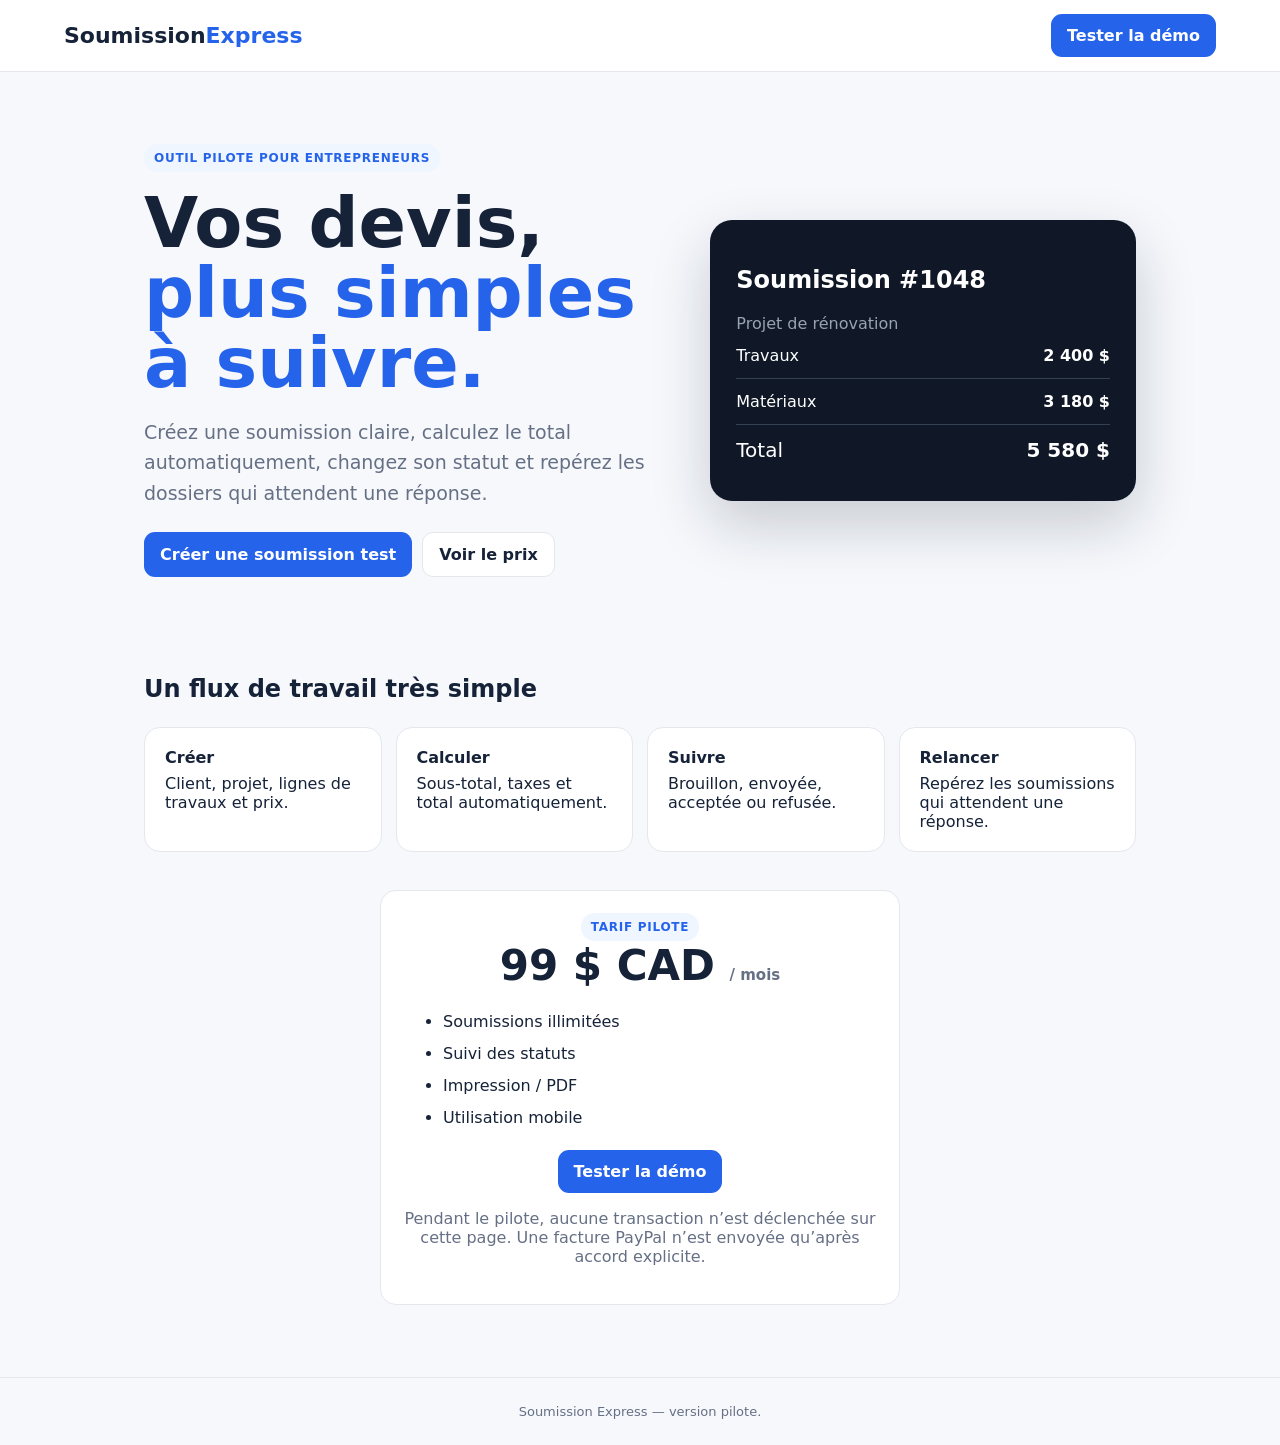
==== index.html @ 1788b7ee "Add GitHub Pages root entrypoint" ====
<!doctype html><html lang="fr"><head><meta charset="utf-8"><meta name="viewport" content="width=device-width,initial-scale=1"><meta http-equiv="refresh" content="0; url=./soumission-express/index.html"><title>Soumission Express</title></head><body><p>Ouverture de Soumission Express…</p><p><a href="./soumission-express/index.html">Ouvrir la démo</a></p></body></html>
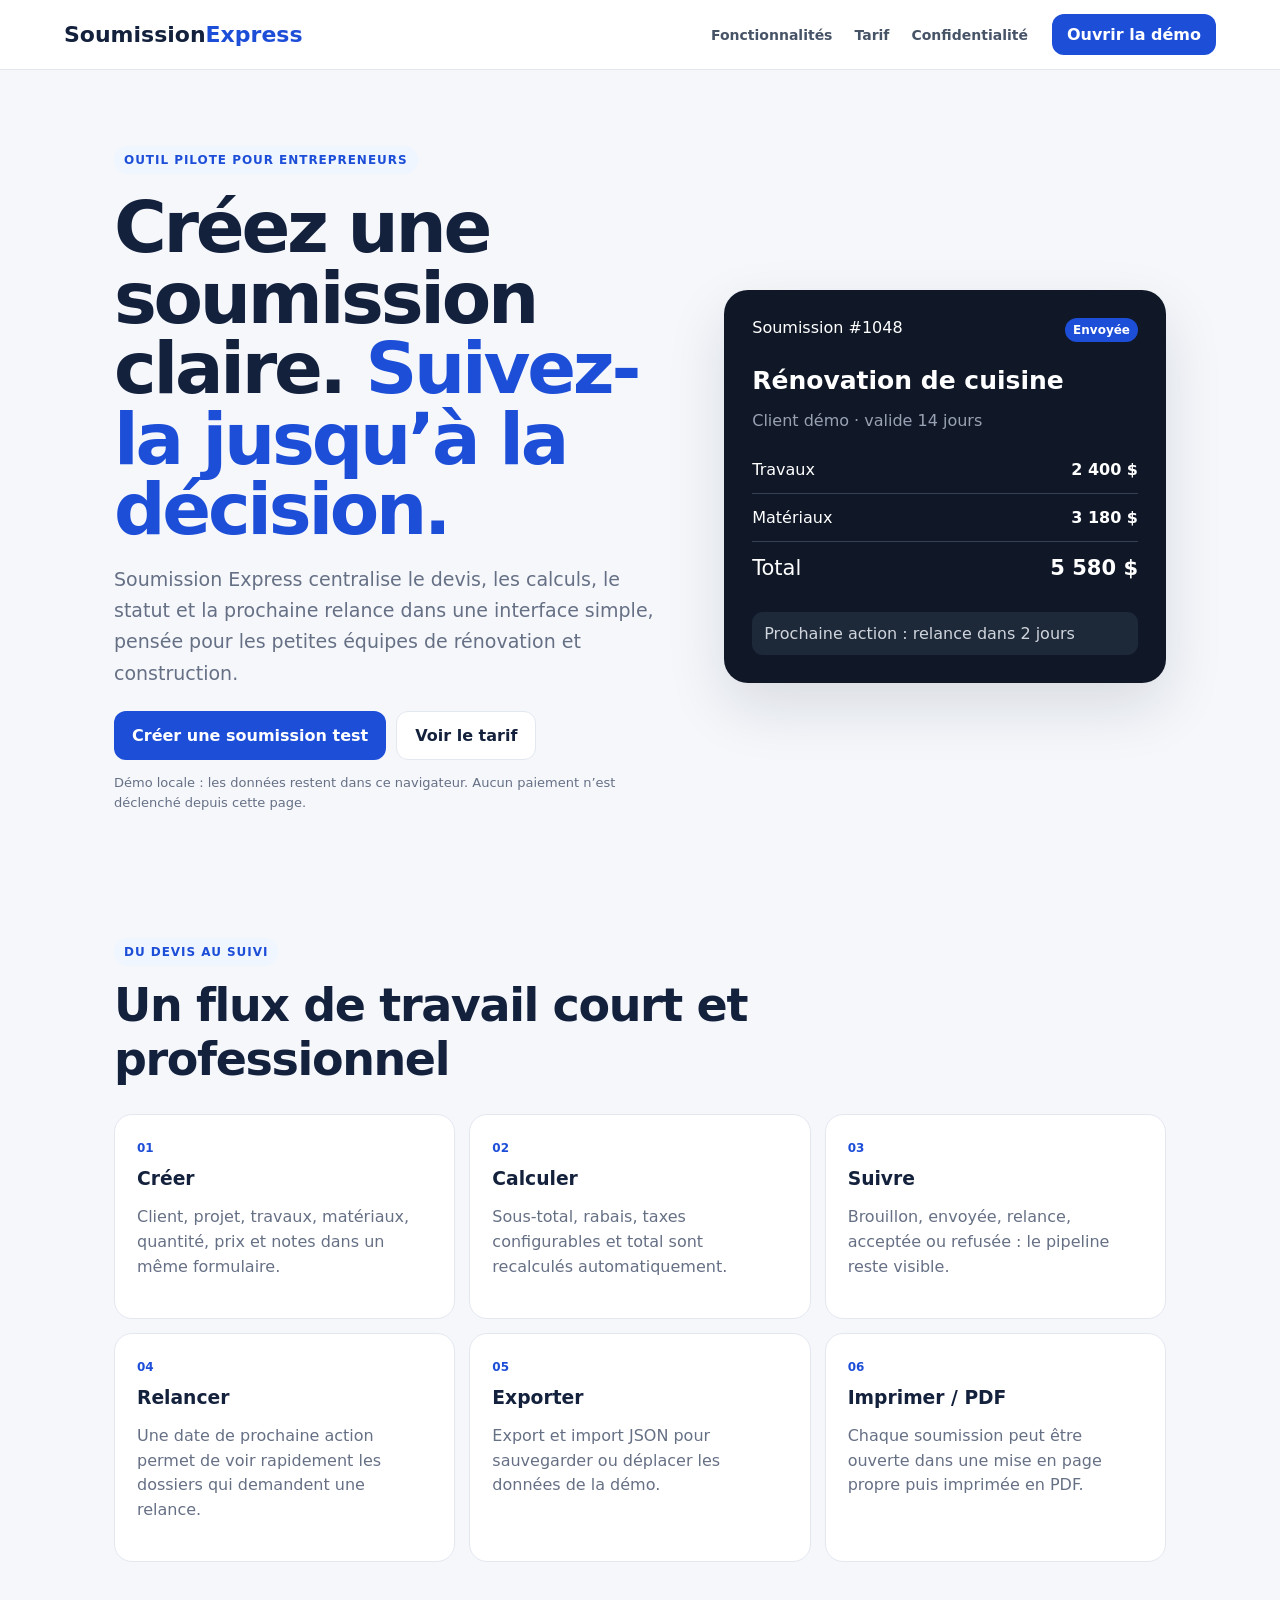
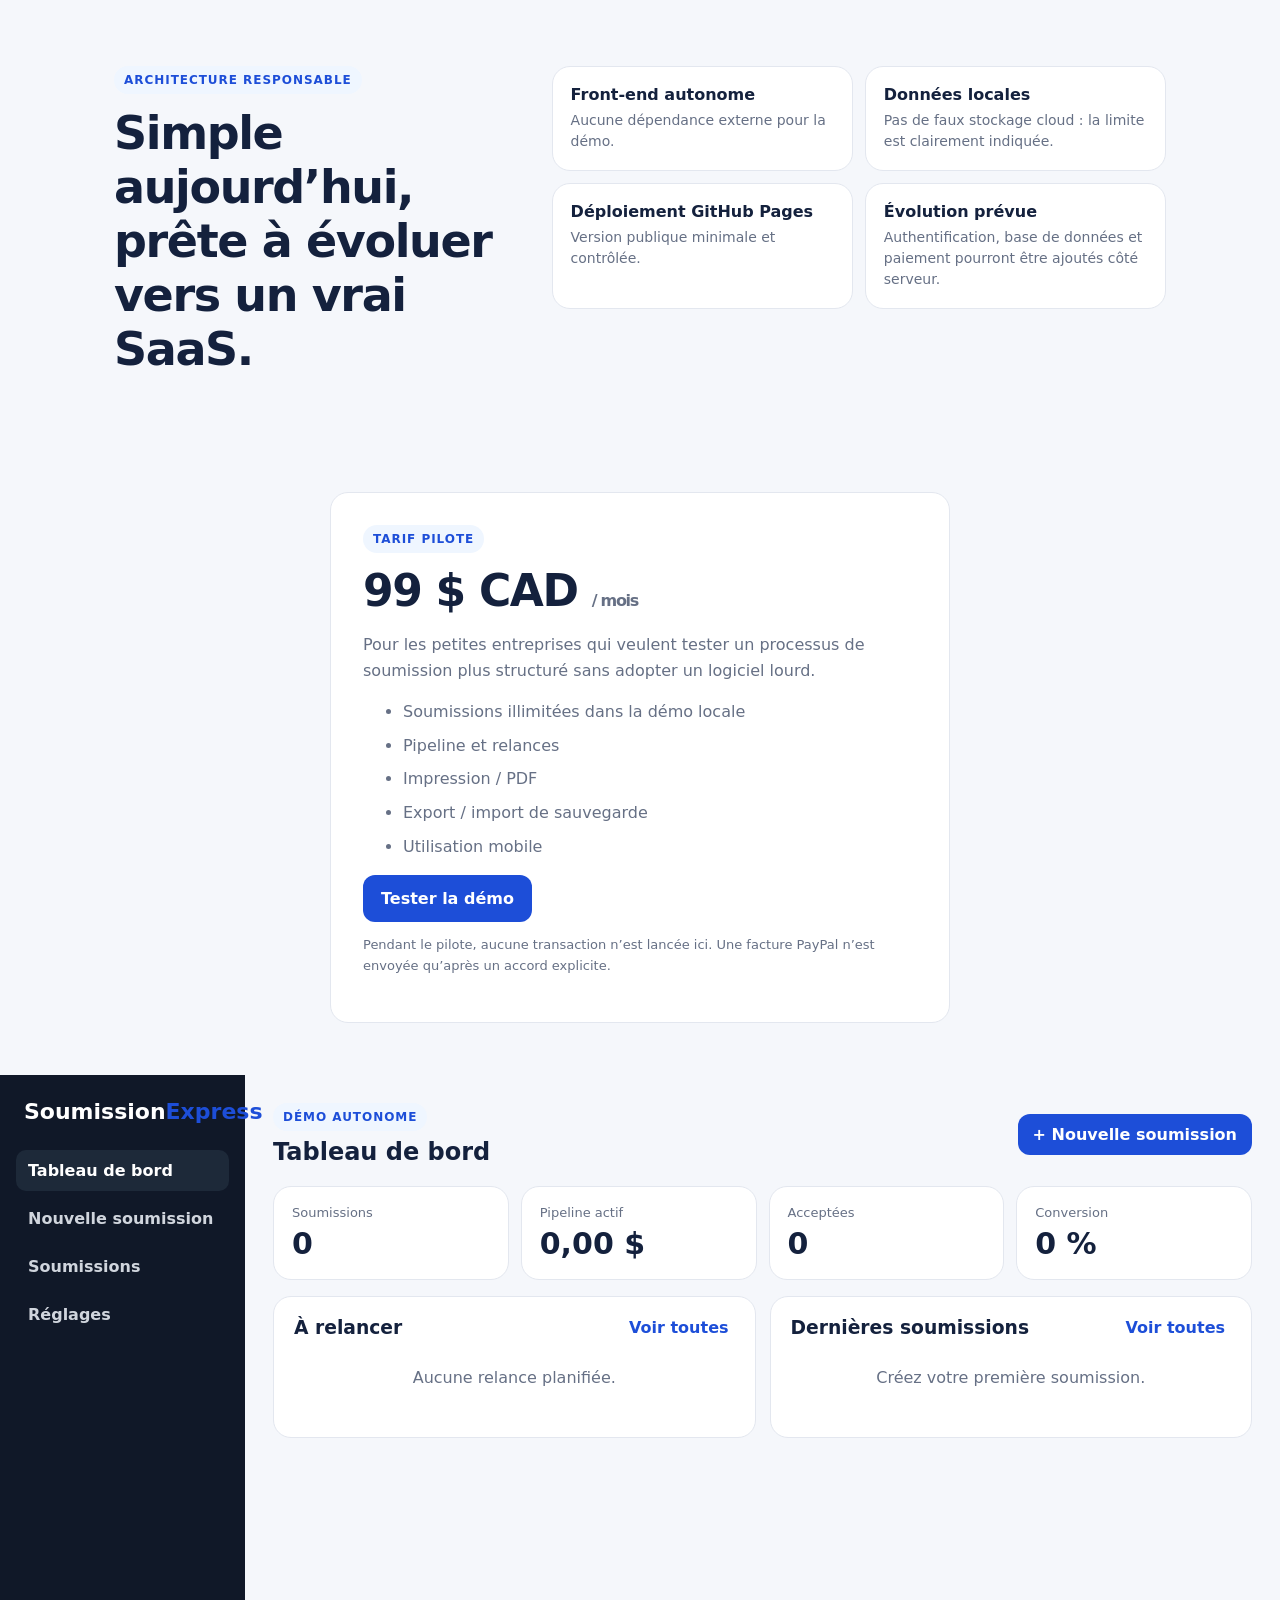
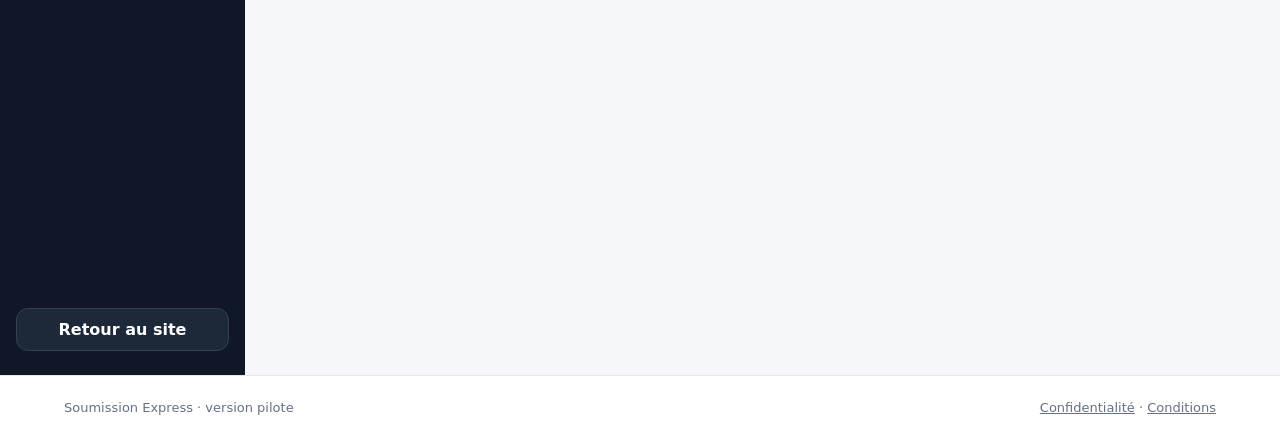
==== commit eb4aa4ab: "Upgrade Soumission Express public app" ====
--- a/index.html
+++ b/index.html
@@ -1 +1,196 @@
-<!doctype html><html lang="fr"><head><meta charset="utf-8"><meta name="viewport" content="width=device-width,initial-scale=1"><meta http-equiv="refresh" content="0; url=./soumission-express/index.html"><title>Soumission Express</title></head><body><p>Ouverture de Soumission Express…</p><p><a href="./soumission-express/index.html">Ouvrir la démo</a></p></body></html>+<!doctype html>
+<html lang="fr">
+<head>
+  <meta charset="utf-8">
+  <meta name="viewport" content="width=device-width,initial-scale=1">
+  <meta name="theme-color" content="#1d4ed8">
+  <meta name="description" content="Soumission Express aide les petites entreprises de rénovation et construction à créer, suivre et relancer leurs soumissions.">
+  <meta name="robots" content="index,follow">
+  <meta http-equiv="Content-Security-Policy" content="default-src 'self'; script-src 'self'; style-src 'self' 'unsafe-inline'; img-src 'self' data:; connect-src 'none'; object-src 'none'; base-uri 'self'; form-action 'self'">
+  <title>Soumission Express | Devis et suivi pour entrepreneurs</title>
+  <link rel="manifest" href="manifest.webmanifest">
+  <link rel="stylesheet" href="styles.css">
+</head>
+<body>
+  <header class="topbar">
+    <a class="brand" href="#accueil" aria-label="Accueil Soumission Express">Soumission<span>Express</span></a>
+    <nav class="nav" aria-label="Navigation principale">
+      <a href="#fonctionnalites">Fonctionnalités</a>
+      <a href="#prix">Tarif</a>
+      <a href="privacy.html">Confidentialité</a>
+    </nav>
+    <button class="btn primary" data-open-app>Ouvrir la démo</button>
+  </header>
+
+  <main id="landing">
+    <section class="hero" id="accueil">
+      <div class="hero-copy">
+        <span class="eyebrow">Outil pilote pour entrepreneurs</span>
+        <h1>Créez une soumission claire. <span>Suivez-la jusqu’à la décision.</span></h1>
+        <p class="lead">Soumission Express centralise le devis, les calculs, le statut et la prochaine relance dans une interface simple, pensée pour les petites équipes de rénovation et construction.</p>
+        <div class="actions">
+          <button class="btn primary large" data-open-app>Créer une soumission test</button>
+          <a class="btn secondary large" href="#prix">Voir le tarif</a>
+        </div>
+        <p class="micro">Démo locale : les données restent dans ce navigateur. Aucun paiement n’est déclenché depuis cette page.</p>
+      </div>
+      <div class="hero-card" aria-label="Aperçu d'une soumission">
+        <div class="hero-card-head"><span>Soumission #1048</span><span class="badge sent">Envoyée</span></div>
+        <h2>Rénovation de cuisine</h2>
+        <p>Client démo · valide 14 jours</p>
+        <div class="money-row"><span>Travaux</span><strong>2 400 $</strong></div>
+        <div class="money-row"><span>Matériaux</span><strong>3 180 $</strong></div>
+        <div class="money-row total"><span>Total</span><strong>5 580 $</strong></div>
+        <div class="followup">Prochaine action : relance dans 2 jours</div>
+      </div>
+    </section>
+
+    <section class="section" id="fonctionnalites">
+      <div class="section-head"><span class="eyebrow">Du devis au suivi</span><h2>Un flux de travail court et professionnel</h2></div>
+      <div class="feature-grid">
+        <article class="feature"><span class="feature-icon">01</span><h3>Créer</h3><p>Client, projet, travaux, matériaux, quantité, prix et notes dans un même formulaire.</p></article>
+        <article class="feature"><span class="feature-icon">02</span><h3>Calculer</h3><p>Sous-total, rabais, taxes configurables et total sont recalculés automatiquement.</p></article>
+        <article class="feature"><span class="feature-icon">03</span><h3>Suivre</h3><p>Brouillon, envoyée, relance, acceptée ou refusée : le pipeline reste visible.</p></article>
+        <article class="feature"><span class="feature-icon">04</span><h3>Relancer</h3><p>Une date de prochaine action permet de voir rapidement les dossiers qui demandent une relance.</p></article>
+        <article class="feature"><span class="feature-icon">05</span><h3>Exporter</h3><p>Export et import JSON pour sauvegarder ou déplacer les données de la démo.</p></article>
+        <article class="feature"><span class="feature-icon">06</span><h3>Imprimer / PDF</h3><p>Chaque soumission peut être ouverte dans une mise en page propre puis imprimée en PDF.</p></article>
+      </div>
+    </section>
+
+    <section class="section trust">
+      <div>
+        <span class="eyebrow">Architecture responsable</span>
+        <h2>Simple aujourd’hui, prête à évoluer vers un vrai SaaS.</h2>
+      </div>
+      <div class="trust-grid">
+        <div><strong>Front-end autonome</strong><span>Aucune dépendance externe pour la démo.</span></div>
+        <div><strong>Données locales</strong><span>Pas de faux stockage cloud : la limite est clairement indiquée.</span></div>
+        <div><strong>Déploiement GitHub Pages</strong><span>Version publique minimale et contrôlée.</span></div>
+        <div><strong>Évolution prévue</strong><span>Authentification, base de données et paiement pourront être ajoutés côté serveur.</span></div>
+      </div>
+    </section>
+
+    <section class="section" id="prix">
+      <div class="pricing-card">
+        <span class="eyebrow">Tarif pilote</span>
+        <h2>99 $ CAD <small>/ mois</small></h2>
+        <p>Pour les petites entreprises qui veulent tester un processus de soumission plus structuré sans adopter un logiciel lourd.</p>
+        <ul>
+          <li>Soumissions illimitées dans la démo locale</li>
+          <li>Pipeline et relances</li>
+          <li>Impression / PDF</li>
+          <li>Export / import de sauvegarde</li>
+          <li>Utilisation mobile</li>
+        </ul>
+        <button class="btn primary large" data-open-app>Tester la démo</button>
+        <p class="micro">Pendant le pilote, aucune transaction n’est lancée ici. Une facture PayPal n’est envoyée qu’après un accord explicite.</p>
+      </div>
+    </section>
+  </main>
+
+  <main id="app" class="app-shell" hidden>
+    <aside class="sidebar">
+      <div class="brand app-brand">Soumission<span>Express</span></div>
+      <nav class="side-nav" aria-label="Navigation de l'application">
+        <button class="nav-btn active" data-view="dashboard">Tableau de bord</button>
+        <button class="nav-btn" data-view="editor">Nouvelle soumission</button>
+        <button class="nav-btn" data-view="quotes">Soumissions</button>
+        <button class="nav-btn" data-view="settings">Réglages</button>
+      </nav>
+      <button class="btn secondary full" id="backToSite">Retour au site</button>
+    </aside>
+
+    <section class="workspace">
+      <header class="workspace-head">
+        <div><span class="eyebrow">Démo autonome</span><h2 id="viewTitle">Tableau de bord</h2></div>
+        <button class="btn primary" id="quickNew">+ Nouvelle soumission</button>
+      </header>
+
+      <section class="view active" id="view-dashboard">
+        <div class="stats" id="stats"></div>
+        <div class="panel-grid">
+          <article class="panel"><div class="panel-head"><h3>À relancer</h3><button class="text-btn" data-go-quotes>Voir toutes</button></div><div id="followupList"></div></article>
+          <article class="panel"><div class="panel-head"><h3>Dernières soumissions</h3><button class="text-btn" data-go-quotes>Voir toutes</button></div><div id="recentList"></div></article>
+        </div>
+      </section>
+
+      <section class="view" id="view-editor">
+        <form id="quoteForm" class="panel form-panel">
+          <input type="hidden" id="quoteId">
+          <div class="form-section">
+            <h3>Client et projet</h3>
+            <div class="form-grid">
+              <label>Entreprise / client<input id="client" required maxlength="100" placeholder="Entreprise Démo"></label>
+              <label>Contact<input id="contact" maxlength="100" placeholder="Nom du contact"></label>
+              <label>Courriel<input id="email" type="email" maxlength="160" placeholder="client@exemple.com"></label>
+              <label>Téléphone<input id="phone" maxlength="40" placeholder="Téléphone"></label>
+              <label class="wide">Projet<input id="project" required maxlength="140" placeholder="Rénovation cuisine"></label>
+              <label class="wide">Adresse du projet<input id="projectAddress" maxlength="180" placeholder="Adresse (facultatif)"></label>
+              <label class="wide">Description<textarea id="description" rows="3" maxlength="800" placeholder="Résumé des travaux"></textarea></label>
+            </div>
+          </div>
+
+          <div class="form-section">
+            <div class="panel-head"><h3>Travaux et matériaux</h3><button type="button" class="btn secondary" id="addLine">+ Ligne</button></div>
+            <div class="line-labels"><span>Description</span><span>Qté</span><span>Unité</span><span>Prix unitaire</span><span>Total</span><span></span></div>
+            <div id="lines"></div>
+          </div>
+
+          <div class="form-section two-col">
+            <div class="form-grid compact">
+              <label>Rabais (%)<input id="discount" type="number" min="0" max="100" step="0.01" value="0"></label>
+              <label>Taxe 1 (%)<input id="tax1" type="number" min="0" max="100" step="0.001" value="0"></label>
+              <label>Taxe 2 (%)<input id="tax2" type="number" min="0" max="100" step="0.001" value="0"></label>
+              <label>Validité (jours)<input id="validDays" type="number" min="1" max="365" value="14"></label>
+              <label>Prochaine relance<input id="followupDate" type="date"></label>
+              <label>Statut<select id="status"><option value="brouillon">Brouillon</option><option value="envoyee">Envoyée</option><option value="relance">Relance</option><option value="acceptee">Acceptée</option><option value="refusee">Refusée</option></select></label>
+            </div>
+            <div class="summary-box">
+              <div><span>Sous-total</span><strong id="sub">0,00 $</strong></div>
+              <div><span>Rabais</span><strong id="discountTotal">0,00 $</strong></div>
+              <div><span>Taxes</span><strong id="tax">0,00 $</strong></div>
+              <div class="grand"><span>Total</span><strong id="grand">0,00 $</strong></div>
+            </div>
+          </div>
+
+          <label>Notes internes<textarea id="notes" rows="3" maxlength="1000" placeholder="Notes de suivi (non imprimées sur le devis)"></textarea></label>
+          <div class="actions end"><button type="button" class="btn secondary" id="resetQuote">Effacer</button><button class="btn primary" type="submit">Enregistrer la soumission</button></div>
+        </form>
+      </section>
+
+      <section class="view" id="view-quotes">
+        <div class="panel">
+          <div class="toolbar">
+            <input id="searchQuotes" type="search" placeholder="Rechercher client, projet ou numéro">
+            <select id="filterStatus"><option value="all">Tous les statuts</option><option value="brouillon">Brouillon</option><option value="envoyee">Envoyée</option><option value="relance">Relance</option><option value="acceptee">Acceptée</option><option value="refusee">Refusée</option></select>
+          </div>
+          <div id="quotesTable" class="table-wrap"></div>
+        </div>
+      </section>
+
+      <section class="view" id="view-settings">
+        <div class="panel form-panel">
+          <h3>Réglages de la démo</h3>
+          <p class="note">Ces informations restent dans ce navigateur et servent uniquement aux soumissions imprimées.</p>
+          <div class="form-grid">
+            <label>Nom de l’entreprise<input id="businessName" maxlength="120" placeholder="Votre entreprise"></label>
+            <label>Téléphone<input id="businessPhone" maxlength="40"></label>
+            <label>Courriel<input id="businessEmail" type="email" maxlength="160"></label>
+            <label>Numéro / référence<input id="businessRef" maxlength="80" placeholder="Licence, NEQ ou autre"></label>
+            <label class="wide">Adresse professionnelle<textarea id="businessAddress" rows="2" maxlength="240"></textarea></label>
+          </div>
+          <div class="actions wrap"><button class="btn primary" id="saveSettings">Enregistrer</button><button class="btn secondary" id="exportData">Exporter les données</button><label class="btn secondary file-btn">Importer<input id="importData" type="file" accept="application/json" hidden></label><button class="btn danger" id="clearData">Effacer toutes les données</button></div>
+          <p class="micro">Conseil : exportez régulièrement une sauvegarde si vous utilisez cette version pilote. Il n’y a pas encore de sauvegarde cloud.</p>
+        </div>
+      </section>
+    </section>
+  </main>
+
+  <footer>
+    <span>Soumission Express · version pilote</span>
+    <span><a href="privacy.html">Confidentialité</a> · <a href="terms.html">Conditions</a></span>
+  </footer>
+  <div id="toast" class="toast" role="status" aria-live="polite"></div>
+  <script src="app.js" defer></script>
+</body>
+</html>
--- a/styles.css
+++ b/styles.css
@@ -0,0 +1 @@
+:root{--bg:#f5f7fb;--surface:#fff;--ink:#14213d;--muted:#667085;--line:#e3e7ef;--primary:#1d4ed8;--primary2:#eff6ff;--good:#047857;--warn:#b45309;--danger:#b42318;--shadow:0 24px 60px rgba(15,23,42,.12);--radius:18px}*{box-sizing:border-box}html{scroll-behavior:smooth}body{margin:0;font-family:Inter,ui-sans-serif,system-ui,-apple-system,BlinkMacSystemFont,"Segoe UI",sans-serif;background:var(--bg);color:var(--ink)}button,input,textarea,select{font:inherit}button,a{touch-action:manipulation}a{color:inherit}.topbar{position:sticky;top:0;z-index:30;display:flex;align-items:center;gap:24px;padding:14px max(5vw,20px);background:rgba(255,255,255,.94);backdrop-filter:blur(14px);border-bottom:1px solid var(--line)}.brand{font-weight:900;font-size:22px;text-decoration:none;white-space:nowrap}.brand span{color:var(--primary)}.nav{display:flex;gap:22px;margin-left:auto}.nav a{text-decoration:none;color:#475467;font-size:14px;font-weight:700}.btn{border:0;border-radius:12px;padding:11px 15px;font-weight:800;cursor:pointer;display:inline-flex;align-items:center;justify-content:center;text-decoration:none}.btn.primary{background:var(--primary);color:#fff}.btn.secondary{background:#fff;color:var(--ink);border:1px solid var(--line)}.btn.danger{background:#fff1f0;color:var(--danger);border:1px solid #fecdca}.btn.large{padding:14px 18px}.btn.full{width:100%}.hero{max-width:1180px;margin:auto;padding:76px max(5vw,20px) 60px;display:grid;grid-template-columns:1.12fr .88fr;gap:48px;align-items:center}.eyebrow{display:inline-block;font-size:12px;font-weight:900;letter-spacing:.08em;text-transform:uppercase;color:var(--primary);background:var(--primary2);border-radius:999px;padding:7px 10px}.hero h1{font-size:clamp(42px,6vw,72px);line-height:.98;letter-spacing:-.045em;margin:18px 0}.hero h1 span{color:var(--primary)}.lead{font-size:19px;line-height:1.65;color:var(--muted);max-width:750px}.actions{display:flex;gap:10px;margin-top:22px}.actions.end{justify-content:flex-end}.actions.wrap{flex-wrap:wrap}.micro,.note{font-size:13px;line-height:1.55;color:var(--muted)}.hero-card{background:#101828;color:#fff;border-radius:24px;padding:28px;box-shadow:var(--shadow)}.hero-card-head,.money-row{display:flex;justify-content:space-between;gap:16px}.hero-card h2{font-size:25px;margin:24px 0 6px}.hero-card p{color:#98a2b3}.money-row{padding:14px 0;border-bottom:1px solid #344054}.money-row.total{font-size:21px;border-bottom:0}.followup{margin-top:18px;background:#1d2939;padding:12px;border-radius:11px;color:#d0d5dd}.badge{padding:5px 8px;border-radius:999px;font-size:12px;font-weight:900}.badge.sent{background:#1d4ed8}.section{max-width:1180px;margin:auto;padding:52px max(5vw,20px)}.section-head{max-width:720px}.section h2{font-size:clamp(30px,4vw,46px);letter-spacing:-.03em;margin:12px 0}.feature-grid{display:grid;grid-template-columns:repeat(3,1fr);gap:14px;margin-top:28px}.feature,.panel,.pricing-card,.trust-grid>div,.stat{background:var(--surface);border:1px solid var(--line);border-radius:var(--radius)}.feature{padding:22px}.feature h3{margin:12px 0 6px}.feature p{color:var(--muted);line-height:1.55}.feature-icon{font-size:12px;font-weight:900;color:var(--primary)}.trust{display:grid;grid-template-columns:.8fr 1.2fr;gap:28px;align-items:start}.trust-grid{display:grid;grid-template-columns:1fr 1fr;gap:12px}.trust-grid>div{padding:18px}.trust-grid strong,.trust-grid span{display:block}.trust-grid span{color:var(--muted);font-size:14px;margin-top:6px;line-height:1.5}.pricing-card{max-width:620px;margin:auto;padding:32px}.pricing-card h2{font-size:44px}.pricing-card h2 small{font-size:16px;color:var(--muted)}.pricing-card p,.pricing-card li{color:var(--muted);line-height:1.6}.pricing-card li{margin:8px 0}footer{display:flex;justify-content:space-between;gap:20px;padding:24px max(5vw,20px);border-top:1px solid var(--line);color:var(--muted);font-size:13px;background:#fff}.app-shell{min-height:100vh;display:grid;grid-template-columns:245px 1fr}.sidebar{background:#101828;color:#fff;padding:24px 16px;display:flex;flex-direction:column;gap:26px}.app-brand{padding:0 8px}.side-nav{display:flex;flex-direction:column;gap:7px}.nav-btn{border:0;background:transparent;color:#d0d5dd;text-align:left;padding:11px 12px;border-radius:10px;font-weight:800;cursor:pointer}.nav-btn.active,.nav-btn:hover{background:#1d2939;color:#fff}.sidebar .btn.secondary{margin-top:auto;background:#1d2939;border-color:#344054;color:#fff}.workspace{padding:28px;min-width:0}.workspace-head{display:flex;justify-content:space-between;align-items:center;gap:20px;margin-bottom:20px}.workspace-head h2{margin:7px 0 0}.view{display:none}.view.active{display:block}.stats{display:grid;grid-template-columns:repeat(4,1fr);gap:12px;margin-bottom:16px}.stat{padding:18px}.stat span{display:block;color:var(--muted);font-size:13px}.stat strong{display:block;font-size:30px;margin-top:6px}.panel-grid{display:grid;grid-template-columns:1fr 1fr;gap:14px}.panel{padding:20px}.panel-head{display:flex;align-items:center;justify-content:space-between;gap:14px}.panel-head h3{margin:0}.text-btn{border:0;background:transparent;color:var(--primary);font-weight:800;cursor:pointer}.form-panel{max-width:1100px}.form-section{padding-bottom:22px;margin-bottom:22px;border-bottom:1px solid var(--line)}.form-section h3{margin-top:0}.form-grid{display:grid;grid-template-columns:1fr 1fr;gap:12px}.form-grid.compact{align-content:start}.form-grid .wide{grid-column:1/-1}label{display:flex;flex-direction:column;gap:6px;font-size:13px;font-weight:800;color:#344054}input,textarea,select{width:100%;border:1px solid #d0d5dd;border-radius:10px;padding:10px 11px;background:#fff;color:var(--ink)}input:focus,textarea:focus,select:focus{outline:2px solid #bfdbfe;border-color:#60a5fa}.line-labels,.quote-line{display:grid;grid-template-columns:minmax(180px,1fr) 72px 90px 120px 120px 40px;gap:8px;align-items:center}.line-labels{font-size:11px;color:var(--muted);font-weight:900;text-transform:uppercase;margin:10px 0 5px}.quote-line{margin:8px 0}.quote-line .line-total{background:#f8fafc}.remove-line{border:0;border-radius:9px;background:#fee4e2;color:var(--danger);font-weight:900;cursor:pointer;height:40px}.two-col{display:grid;grid-template-columns:1fr 360px;gap:24px}.summary-box{background:#f8fafc;border:1px solid var(--line);border-radius:14px;padding:16px}.summary-box div{display:flex;justify-content:space-between;padding:8px 0}.summary-box .grand{border-top:2px solid var(--ink);margin-top:6px;padding-top:13px;font-size:20px}.toolbar{display:grid;grid-template-columns:1fr 220px;gap:10px;margin-bottom:14px}.table-wrap{overflow:auto}table{width:100%;border-collapse:collapse;min-width:850px}th,td{text-align:left;border-bottom:1px solid var(--line);padding:11px 9px;font-size:13px;vertical-align:middle}th{color:var(--muted);font-size:11px;text-transform:uppercase}.row-actions{display:flex;gap:6px}.small-btn{border:1px solid var(--line);background:#fff;border-radius:8px;padding:7px 9px;cursor:pointer;font-weight:800;font-size:12px}.small-btn.danger{color:var(--danger)}.status-pill{display:inline-block;padding:5px 8px;border-radius:999px;font-size:11px;font-weight:900;text-transform:capitalize}.status-brouillon{background:#f2f4f7}.status-envoyee{background:#eff6ff;color:#1d4ed8}.status-relance{background:#fffaeb;color:#b54708}.status-acceptee{background:#ecfdf3;color:#027a48}.status-refusee{background:#fef3f2;color:#b42318}.list-item{display:flex;justify-content:space-between;gap:16px;padding:12px 0;border-bottom:1px solid var(--line)}.list-item:last-child{border-bottom:0}.list-item strong,.list-item span{display:block}.list-item span{font-size:12px;color:var(--muted);margin-top:4px}.empty{padding:30px 4px;text-align:center;color:var(--muted)}.file-btn{cursor:pointer}.toast{position:fixed;right:18px;bottom:18px;z-index:100;background:#101828;color:#fff;padding:12px 15px;border-radius:10px;box-shadow:var(--shadow);opacity:0;transform:translateY(8px);pointer-events:none;transition:.2s}.toast.show{opacity:1;transform:none}.legal{max-width:820px;margin:48px auto;padding:0 20px 70px}.legal h1{font-size:42px}.legal h2{margin-top:32px}.legal p,.legal li{color:#475467;line-height:1.7}.legal .back{display:inline-block;margin-bottom:20px;color:var(--primary);font-weight:800}@media(max-width:900px){.nav{display:none}.hero{grid-template-columns:1fr}.feature-grid{grid-template-columns:1fr 1fr}.trust{grid-template-columns:1fr}.app-shell{grid-template-columns:1fr}.sidebar{position:sticky;top:0;z-index:40;display:block;padding:12px}.app-brand{display:none}.side-nav{display:flex;flex-direction:row;overflow:auto}.nav-btn{white-space:nowrap}.sidebar>.btn{display:none}.workspace{padding:18px}.stats{grid-template-columns:1fr 1fr}.panel-grid{grid-template-columns:1fr}.two-col{grid-template-columns:1fr}.line-labels{display:none}.quote-line{grid-template-columns:1fr 1fr}.quote-line .desc{grid-column:1/-1}.quote-line .line-total{grid-column:1/-1}.quote-line .remove-line{grid-column:2}.toolbar{grid-template-columns:1fr}}@media(max-width:600px){.topbar{padding:12px 14px}.topbar>.btn{padding:10px 12px}.hero{padding-top:48px}.hero h1{font-size:42px}.actions{flex-direction:column}.feature-grid,.trust-grid,.stats,.form-grid{grid-template-columns:1fr}.form-grid .wide{grid-column:auto}.workspace-head{align-items:flex-start}.workspace-head .btn{font-size:12px}.pricing-card{padding:22px}footer{flex-direction:column}.quote-line{grid-template-columns:1fr}.quote-line .desc,.quote-line .line-total,.quote-line .remove-line{grid-column:auto}}
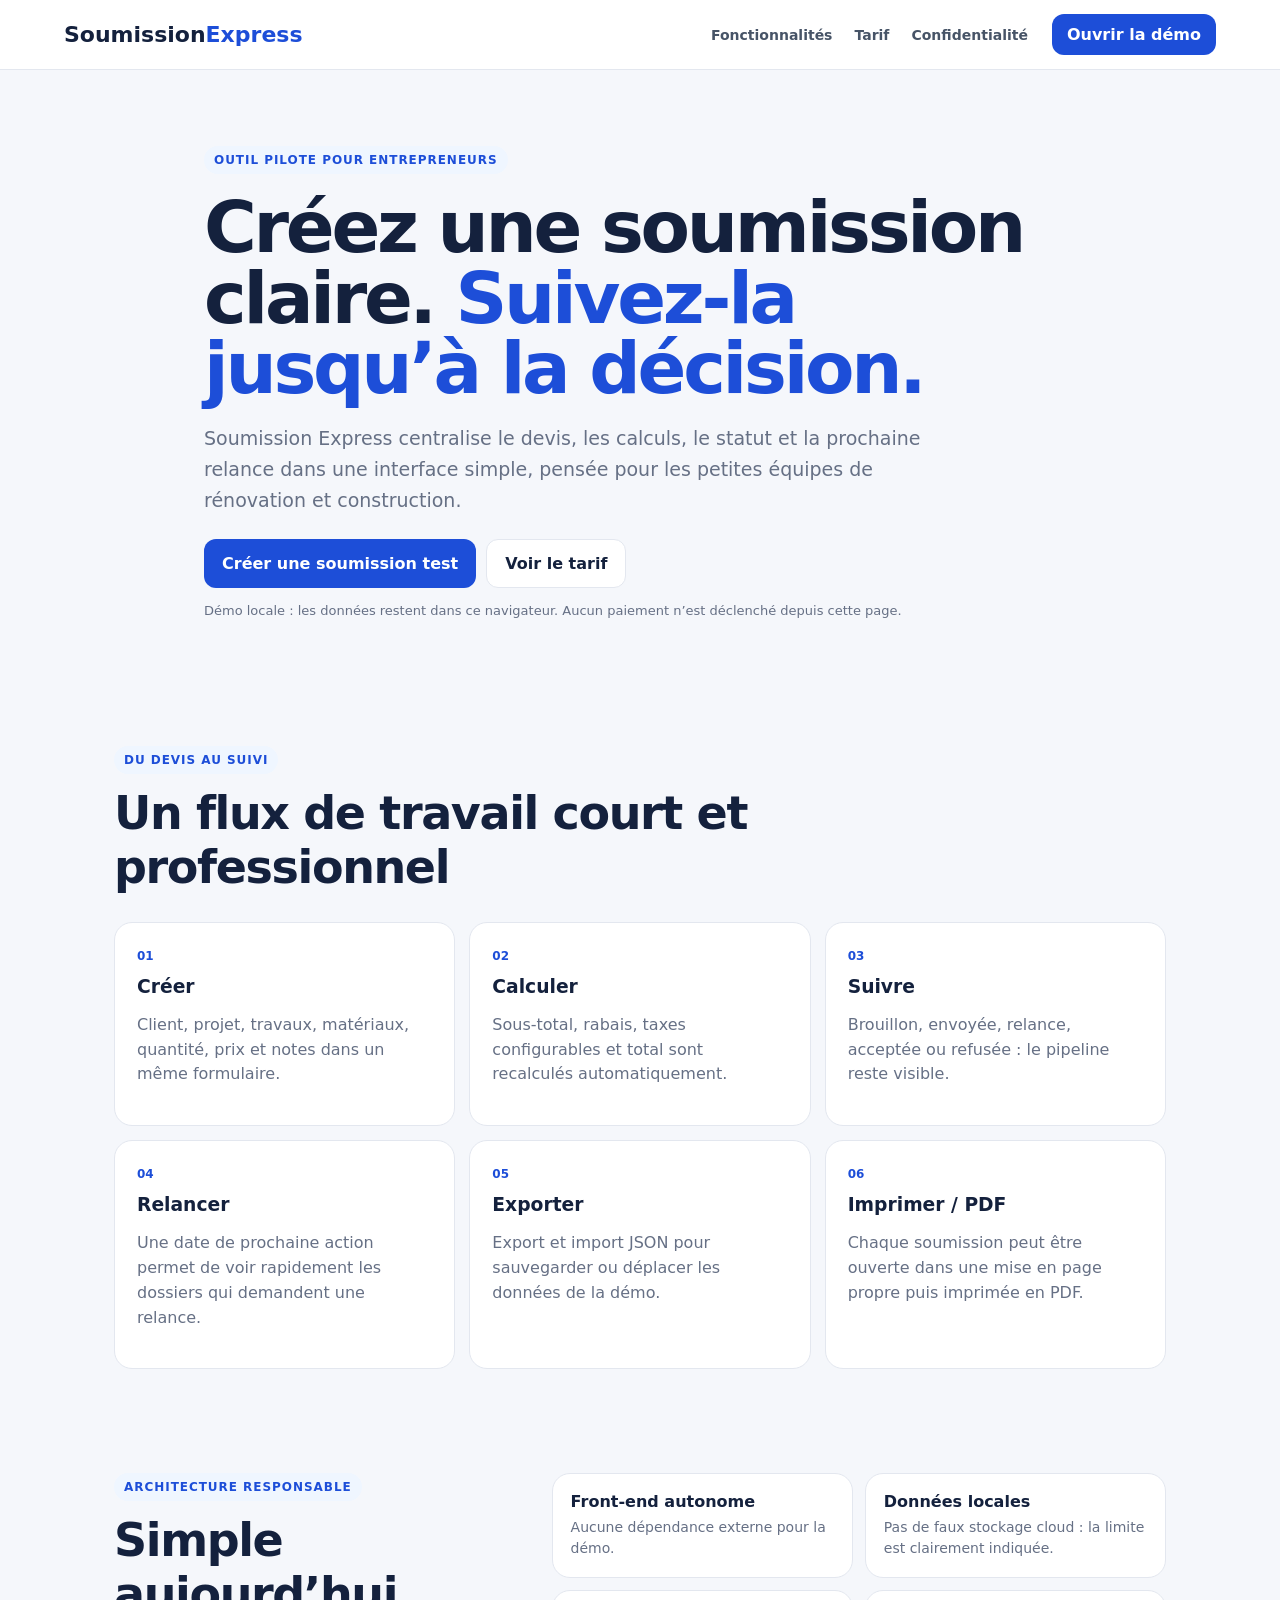
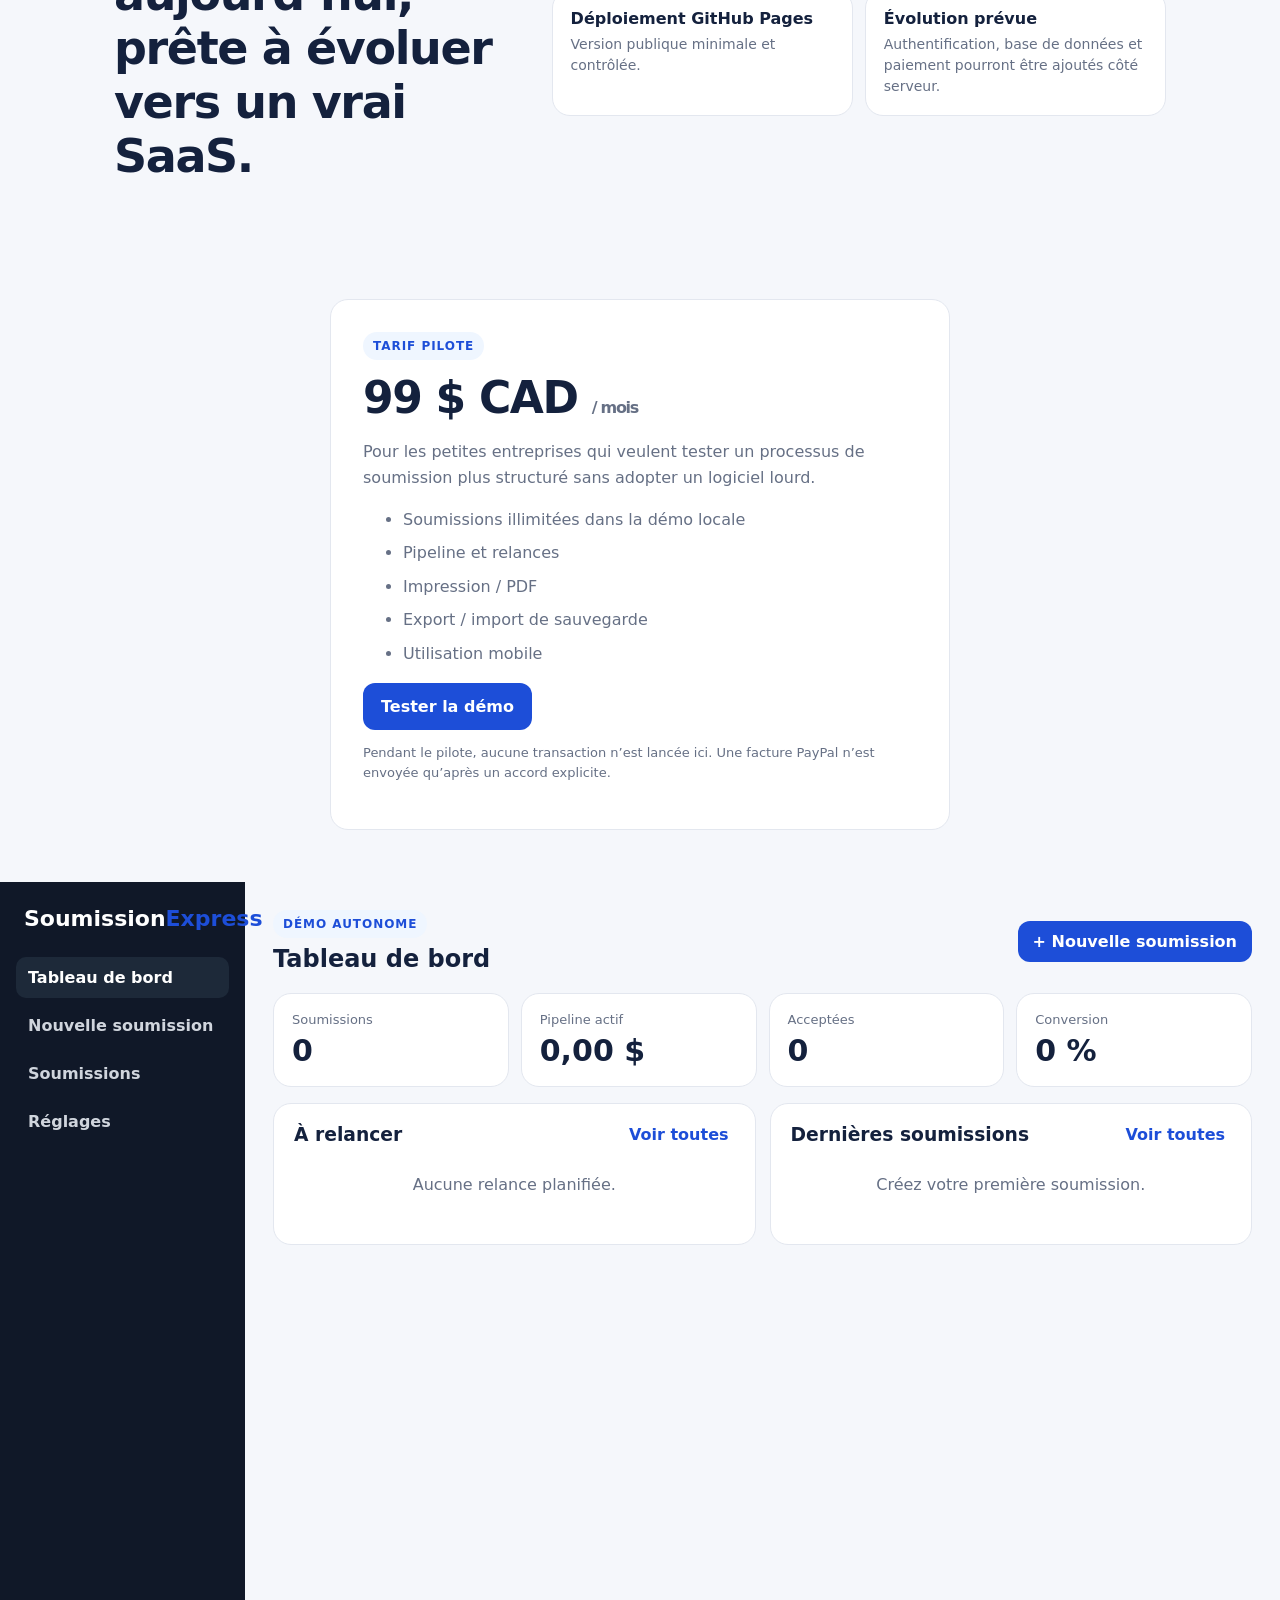
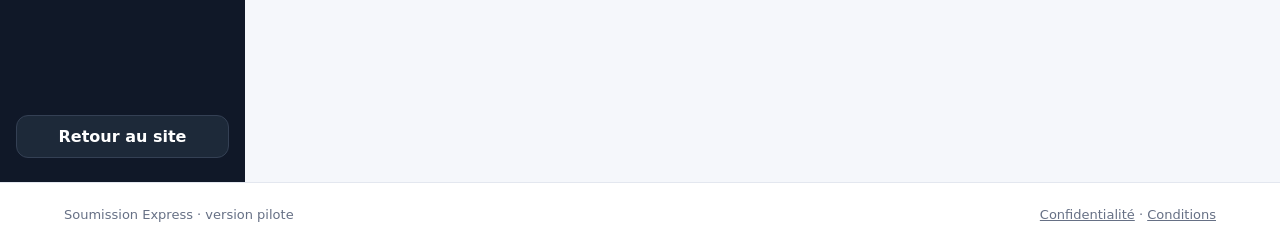
==== commit a00275ad: "Remove homepage sample quote" ====
--- a/index.html
+++ b/index.html
@@ -23,8 +23,8 @@
   </header>
 
   <main id="landing">
-    <section class="hero" id="accueil">
-      <div class="hero-copy">
+    <section class="hero" id="accueil" style="grid-template-columns:1fr;max-width:1000px">
+      <div class="hero-copy" style="max-width:860px">
         <span class="eyebrow">Outil pilote pour entrepreneurs</span>
         <h1>Créez une soumission claire. <span>Suivez-la jusqu’à la décision.</span></h1>
         <p class="lead">Soumission Express centralise le devis, les calculs, le statut et la prochaine relance dans une interface simple, pensée pour les petites équipes de rénovation et construction.</p>
@@ -33,15 +33,6 @@
           <a class="btn secondary large" href="#prix">Voir le tarif</a>
         </div>
         <p class="micro">Démo locale : les données restent dans ce navigateur. Aucun paiement n’est déclenché depuis cette page.</p>
-      </div>
-      <div class="hero-card" aria-label="Aperçu d'une soumission">
-        <div class="hero-card-head"><span>Soumission #1048</span><span class="badge sent">Envoyée</span></div>
-        <h2>Rénovation de cuisine</h2>
-        <p>Client démo · valide 14 jours</p>
-        <div class="money-row"><span>Travaux</span><strong>2 400 $</strong></div>
-        <div class="money-row"><span>Matériaux</span><strong>3 180 $</strong></div>
-        <div class="money-row total"><span>Total</span><strong>5 580 $</strong></div>
-        <div class="followup">Prochaine action : relance dans 2 jours</div>
       </div>
     </section>
 
